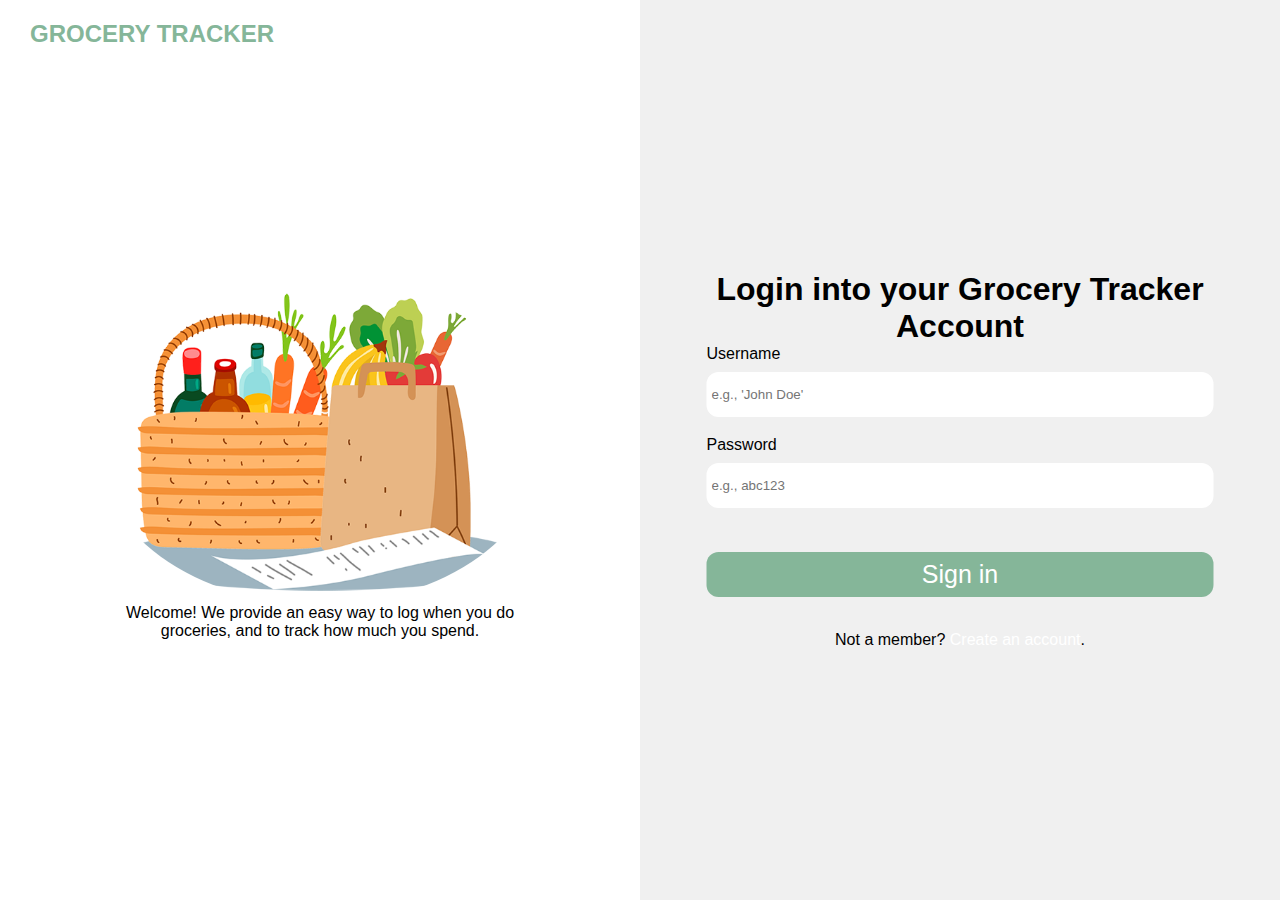
==== index.html @ e07bfb82 "created depository for project as a main savepoint" ====
<html>
    <head>
        <title>Grocery Tracker</title>

				<!-- Required meta tags -->
				<meta charset="utf-8">
				<meta name="viewport" content="width=device-width, initial-scale=1, minimum-scale=1" />

        <!-- local CSS installs --> 
        <link rel="stylesheet" href="includes/css/style.css" type="text/css">
        
    </head>


	<body>

    <div class="wrapper"> 

        <!-- LEFT HAND SIDE --> 

        
        <div class="split left">
            
        <!-- navbar --> 

        <div class="navbar"> 
            <h2 class="header1">GROCERY TRACKER</h1>
        </div> 

            <div class="centered">
                <img src="includes/img/grocery-bags-official.png" alt="">
                
                <p>Welcome! We provide an easy way to log when you do groceries, and to track how much you spend. </p>
            </div> 
        </div> 

        <!-- RIGHT HAND SIDE --> 

        <div class="split right">

            
            <div class="centered">
                <h1>Login into your Grocery Tracker Account</h1>
                <form method="post">

                    <div class="form">
                    <!-- username --> 
                    <label for="uname">Username</label> 
                    <input type="text" placeholder="e.g., 'John Doe'" name="uname" required >

                    <!-- password --> 
                    <label for="psw">Password</label>
                    <input type="password" placeholder="e.g., abc123" required > 

                    <!-- button --> 
                    <button type="submit" class="login-button">Sign in</button> 

                    <!-- create an account --> 
                    <div class="create-account">
                        <p>Not a member? <a href="#">Create an account</a>. </p>
                                            
                    </div> <!-- form --> 


                    </div>
                </form>
             </div>
        </div>

    </div> <!-- wrapper --> 
    </body>

    <!-- Local JS installs --> 
    <script type="text/javascript" src="includes/js/script.js"></script>

    <!-- 
    <script src="bootstrap/js/bootstrap.min.js"></script> 

    Bootstrap JS CDN 
    <script src="https://cdn.jsdelivr.net/npm/bootstrap@5.1.3/dist/js/bootstrap.bundle.min.js" integrity="sha384-ka7Sk0Gln4gmtz2MlQnikT1wXgYsOg+OMhuP+IlRH9sENBO0LRn5q+8nbTov4+1p" crossorigin="anonymous"></script>
    --> 
</html>
---- includes/css/style.css ----
/* $desktop:1200px; // xl
$laptop:1024px; // lg
$medium-laptop:992px; // 
$tablet:768px; // md
$phone: 480px; // sm */
/* COLORS */
/* -------------foundational CSS ---------------- */
html {
  -webkit-box-sizing: border-box;
          box-sizing: border-box;
}

* body {
  font-family: -apple-system, BlinkMacSystemFont, 'Segoe UI', Roboto, Oxygen, Ubuntu, Cantarell, 'Open Sans', 'Helvetica Neue', sans-serif;
}

.wrapper {
  width: 100%;
}

/* NAVBAR */
h2.header1 {
  color: #85B699;
  font-weight: bold;
  padding-left: 30px;
}

/* DIV WRAPPER */
/* splitting the screen in half */
.split {
  height: 100%;
  width: 50%;
  position: fixed;
  z-index: 1;
  top: 0;
  overflow-x: hidden;
  padding-top: 20px;
}

@media (max-width: 992px) {
  .split {
    width: 100%;
  }
}

/* controlling the left side */
.left {
  left: 0;
  background-color: white;
}

@media (max-width: 992px) {
  .left {
    display: none;
  }
}

/* controlling the right side */
.right {
  right: 0;
  background-color: #F0F0F0;
}

/* wanting the content centered vertically */
.centered {
  position: absolute;
  top: 50%;
  left: 50%;
  -webkit-transform: translate(-50%, -50%);
          transform: translate(-50%, -50%);
  text-align: center;
}

/* styling the image in the center */
.centered img {
  width: 450px;
  border-radius: 50%;
}

/* ----------------styling inputs ---------------------*/
form {
  display: block;
}

input {
  border-radius: 12px;
  border-style: none;
  margin-bottom: 19px;
  padding: 15px 325px 15px 5px;
}

@media (max-width: 992px) {
  input {
    padding-left: 10px;
    padding-right: 400px;
    padding-top: 8px;
    padding-bottom: 8px;
    border-radius: 12px;
    border-style: none;
    margin-bottom: 19px;
    display: inline-block;
  }
}

@media (max-width: 576px) {
  input {
    padding-top: 15px;
    padding-bottom: 15px;
    padding-right: 200px;
  }
}

label {
  float: left;
  position: relative;
  margin-bottom: 9px;
  display: block;
}

@media (max-width: 992px) {
  label {
    position: relative;
    float: left;
  }
}

@media (max-width: 375px) {
  label {
    position: relative;
  }
}

button.login-button {
  background: #85B699;
  color: white;
  padding-top: 8px;
  padding-bottom: 8px;
  width: 100%;
  border-radius: 12px;
  border-style: none;
  margin-top: 25px;
  text-align: center;
  font-size: 25px;
}

div.create-account {
  margin-top: 34px;
}

/*------------------- DASHBOARD ---------------------*/
* {
  margin: 0;
  padding: 0;
}

body {
  font-family: -apple-system, BlinkMacSystemFont, 'Segoe UI', Roboto, Oxygen, Ubuntu, Cantarell, 'Open Sans', 'Helvetica Neue', sans-serif;
}

.container {
  display: -ms-grid;
  display: grid;
  height: 80vh;
  gap: 55px;
  -ms-grid-columns: (1fr)[3];
      grid-template-columns: repeat(3, 1fr);
  -ms-grid-columns: autofill;
      grid-template-columns: autofill;
  -ms-grid-rows: 0.25fr 0.25fr 0.25fr 0.25fr;
      grid-template-rows: 0.25fr 0.25fr 0.25fr 0.25fr;
      grid-template-areas: "monthly-budget expenses tips" "monthly-budget calendar calendar" "stats calendar calendar" "stats calendar calendar";
  margin: 34;
}

/* HEADER */
ul {
  list-style-type: none;
  margin: 0;
  padding: 0;
}

.links li {
  display: inline-block;
  padding: 0 5px 0 50px;
  font-size: 18px;
}

i {
  padding: 0 20px 0 0;
}

a {
  color: white;
  text-decoration: none;
  border: none;
}

header {
  background: #85B699;
  display: -webkit-box;
  display: -ms-flexbox;
  display: flex;
  -webkit-box-pack: baseline;
      -ms-flex-pack: baseline;
          justify-content: baseline;
  -webkit-box-align: center;
      -ms-flex-align: center;
          align-items: center;
  height: 66px;
  margin-bottom: 55px;
  color: white;
  font-size: 24px;
  padding: 0 30px 0 30px;
}

/* CONTENTS */
/* MONTHLY BUDGET */
#monthly-budget {
  border: solid 1px #BABABA;
  -ms-grid-row: 1;
  -ms-grid-row-span: 2;
  -ms-grid-column: 1;
  grid-area: monthly-budget;
  -webkit-box-sizing: border-box;
          box-sizing: border-box;
  border-radius: 11px;
  display: -webkit-box;
  display: -ms-flexbox;
  display: flex;
}

/* EXPENSES */
#expenses {
  border: solid 1px #BABABA;
  -ms-grid-row: 1;
  -ms-grid-column: 2;
  grid-area: expenses;
  -webkit-box-sizing: border-box;
          box-sizing: border-box;
  border-radius: 11px;
}

#tips {
  border: solid 1px #BABABA;
  -ms-grid-row: 1;
  -ms-grid-column: 3;
  grid-area: tips;
  -webkit-box-sizing: border-box;
          box-sizing: border-box;
  border-radius: 11px;
}

/* STATS */
span.dollar {
  padding-left: 10px;
}

#stats {
  -ms-grid-row: 3;
  -ms-grid-row-span: 2;
  -ms-grid-column: 1;
  grid-area: stats;
  margin: 0;
  display: -ms-grid;
  display: grid;
  grid-row: 1fr 1fr 1fr;
  gap: 15px;
  height: 100%;
      grid-template-areas: "stat1" "stat2" "stat3";
}

.stat1 {
  -ms-grid-row: 1;
  -ms-grid-column: 1;
  grid-area: stat1;
  background-color: #FF7424;
  color: white;
  border-radius: 11px;
  display: -webkit-box;
  display: -ms-flexbox;
  display: flex;
  -webkit-box-pack: justify;
      -ms-flex-pack: justify;
          justify-content: space-between;
  -webkit-box-align: center;
      -ms-flex-align: center;
          align-items: center;
  padding: 10px;
  font-size: 24px;
}

.stat2 {
  -ms-grid-row: 2;
  -ms-grid-column: 1;
  grid-area: stat2;
  background-color: #85B699;
  color: white;
  border-radius: 11px;
  display: -webkit-box;
  display: -ms-flexbox;
  display: flex;
  -webkit-box-pack: justify;
      -ms-flex-pack: justify;
          justify-content: space-between;
  -webkit-box-align: center;
      -ms-flex-align: center;
          align-items: center;
  padding: 10px;
  font-size: 24px;
}

.stat3 {
  -ms-grid-row: 3;
  -ms-grid-column: 1;
  grid-area: stat3;
  background-color: #FAC41C;
  color: white;
  border-radius: 11px;
  display: -webkit-box;
  display: -ms-flexbox;
  display: flex;
  -webkit-box-pack: justify;
      -ms-flex-pack: justify;
          justify-content: space-between;
  -webkit-box-align: center;
      -ms-flex-align: center;
          align-items: center;
  padding: 10px;
  font-size: 24px;
}

p.output-right {
  font-size: 36px;
}

#calendar {
  border: solid 1px #BABABA;
  -ms-grid-row: 2;
  -ms-grid-row-span: 3;
  -ms-grid-column: 2;
  -ms-grid-column-span: 2;
  grid-area: calendar;
  -webkit-box-sizing: border-box;
          box-sizing: border-box;
  border-radius: 11px;
}

/* headings above boxes */
p.headings {
  position: absolute;
  margin-top: -40px;
  font-size: 24px;
  font-weight: bold;
}
/*# sourceMappingURL=style.css.map */
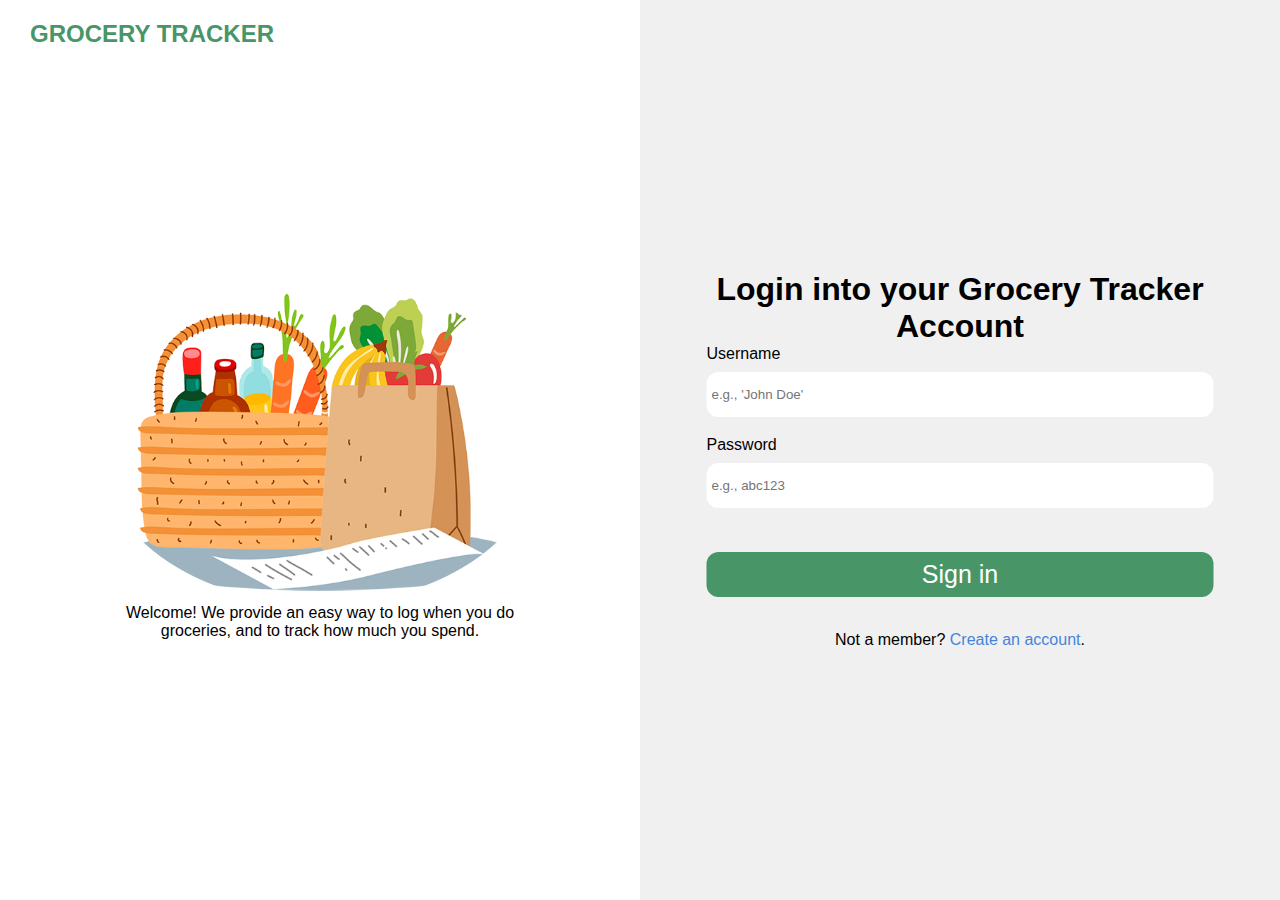
==== commit 36a3858e: "Added index.html (login page)" ====
--- a/index.html
+++ b/index.html
@@ -1,82 +1,82 @@
-<html>
-    <head>
-        <title>Grocery Tracker</title>
-
-				<!-- Required meta tags -->
-				<meta charset="utf-8">
-				<meta name="viewport" content="width=device-width, initial-scale=1, minimum-scale=1" />
-
-        <!-- local CSS installs --> 
-        <link rel="stylesheet" href="includes/css/style.css" type="text/css">
-        
-    </head>
-
-
-	<body>
-
-    <div class="wrapper"> 
-
-        <!-- LEFT HAND SIDE --> 
-
-        
-        <div class="split left">
-            
-        <!-- navbar --> 
-
-        <div class="navbar"> 
-            <h2 class="header1">GROCERY TRACKER</h1>
-        </div> 
-
-            <div class="centered">
-                <img src="includes/img/grocery-bags-official.png" alt="">
-                
-                <p>Welcome! We provide an easy way to log when you do groceries, and to track how much you spend. </p>
-            </div> 
-        </div> 
-
-        <!-- RIGHT HAND SIDE --> 
-
-        <div class="split right">
-
-            
-            <div class="centered">
-                <h1>Login into your Grocery Tracker Account</h1>
-                <form method="post">
-
-                    <div class="form">
-                    <!-- username --> 
-                    <label for="uname">Username</label> 
-                    <input type="text" placeholder="e.g., 'John Doe'" name="uname" required >
-
-                    <!-- password --> 
-                    <label for="psw">Password</label>
-                    <input type="password" placeholder="e.g., abc123" required > 
-
-                    <!-- button --> 
-                    <button type="submit" class="login-button">Sign in</button> 
-
-                    <!-- create an account --> 
-                    <div class="create-account">
-                        <p>Not a member? <a href="#">Create an account</a>. </p>
-                                            
-                    </div> <!-- form --> 
-
-
-                    </div>
-                </form>
-             </div>
-        </div>
-
-    </div> <!-- wrapper --> 
-    </body>
-
-    <!-- Local JS installs --> 
-    <script type="text/javascript" src="includes/js/script.js"></script>
-
-    <!-- 
-    <script src="bootstrap/js/bootstrap.min.js"></script> 
-
-    Bootstrap JS CDN 
-    <script src="https://cdn.jsdelivr.net/npm/bootstrap@5.1.3/dist/js/bootstrap.bundle.min.js" integrity="sha384-ka7Sk0Gln4gmtz2MlQnikT1wXgYsOg+OMhuP+IlRH9sENBO0LRn5q+8nbTov4+1p" crossorigin="anonymous"></script>
-    --> 
+<html>
+    <head>
+        <title>Grocery Tracker</title>
+
+				<!-- Required meta tags -->
+				<meta charset="utf-8">
+				<meta name="viewport" content="width=device-width, initial-scale=1, minimum-scale=1" />
+
+        <!-- local CSS installs --> 
+        <link rel="stylesheet" href="includes/css/style.css" type="text/css">
+        
+    </head>
+
+
+	<body>
+
+    <div class="wrapper"> 
+
+        <!-- LEFT HAND SIDE --> 
+
+        
+        <div class="split left">
+            
+        <!-- navbar --> 
+
+        <div class="navbar"> 
+            <h2 class="header1">GROCERY TRACKER</h1>
+        </div> 
+
+            <div class="centered">
+                <img src="includes/img/grocery-bags-official.png" alt="">
+                
+                <p>Welcome! We provide an easy way to log when you do groceries, and to track how much you spend. </p>
+            </div> 
+        </div> 
+
+        <!-- RIGHT HAND SIDE --> 
+
+        <div class="split right">
+
+            
+            <div class="centered">
+                <h1>Login into your Grocery Tracker Account</h1>
+                <form method="post">
+
+                    <div class="form">
+                    <!-- username --> 
+                    <label for="uname">Username</label> 
+                    <input type="text" placeholder="e.g., 'John Doe'" name="uname" required >
+
+                    <!-- password --> 
+                    <label for="psw">Password</label>
+                    <input type="password" placeholder="e.g., abc123" required > 
+
+                    <!-- button --> 
+                    <button type="submit" class="login-button">Sign in</button> 
+
+                    <!-- create an account --> 
+                    <div class="create-account">
+                        <p>Not a member? <a href="#">Create an account</a>. </p>
+                                            
+                    </div> <!-- form --> 
+
+
+                    </div>
+                </form>
+             </div>
+        </div>
+
+    </div> <!-- wrapper --> 
+    </body>
+
+    <!-- Local JS installs --> 
+    <script type="text/javascript" src="includes/js/script.js"></script>
+
+    <!-- 
+    <script src="bootstrap/js/bootstrap.min.js"></script> 
+
+    Bootstrap JS CDN 
+    <script src="https://cdn.jsdelivr.net/npm/bootstrap@5.1.3/dist/js/bootstrap.bundle.min.js" integrity="sha384-ka7Sk0Gln4gmtz2MlQnikT1wXgYsOg+OMhuP+IlRH9sENBO0LRn5q+8nbTov4+1p" crossorigin="anonymous"></script>
+    --> 
 </html>--- a/includes/css/style.css
+++ b/includes/css/style.css
@@ -8,10 +8,12 @@
 html {
   -webkit-box-sizing: border-box;
           box-sizing: border-box;
+  margin: 0;
 }
 
 * body {
   font-family: -apple-system, BlinkMacSystemFont, 'Segoe UI', Roboto, Oxygen, Ubuntu, Cantarell, 'Open Sans', 'Helvetica Neue', sans-serif;
+  margin: 0;
 }
 
 .wrapper {
@@ -20,7 +22,7 @@
 
 /* NAVBAR */
 h2.header1 {
-  color: #85B699;
+  color: #489668;
   font-weight: bold;
   padding-left: 30px;
 }
@@ -131,7 +133,7 @@
 }
 
 button.login-button {
-  background: #85B699;
+  background: #489668;
   color: white;
   padding-top: 8px;
   padding-bottom: 8px;
@@ -157,25 +159,52 @@
   font-family: -apple-system, BlinkMacSystemFont, 'Segoe UI', Roboto, Oxygen, Ubuntu, Cantarell, 'Open Sans', 'Helvetica Neue', sans-serif;
 }
 
-.container {
-  display: -ms-grid;
-  display: grid;
-  height: 80vh;
+/* HEADER */
+.header h1 {
+  font-size: 24px;
+  color: #489668;
+}
+
+.header h1.page {
+  color: black;
+}
+
+.header {
+  -ms-grid-row: 1;
+  -ms-grid-column: 1;
+  -ms-grid-column-span: 3;
+  grid-area: header;
+  display: -webkit-box;
+  display: -ms-flexbox;
+  display: flex;
+  -webkit-box-pack: justify;
+      -ms-flex-pack: justify;
+          justify-content: space-between;
+  padding: 20px 0 20px 0;
+}
+
+/* DASHBOARD CONTAINER */
+.dashboard-container {
+  position: fixed;
+  display: -ms-grid;
+  display: grid;
+  height: 96vh;
   gap: 55px;
   -ms-grid-columns: (1fr)[3];
       grid-template-columns: repeat(3, 1fr);
-  -ms-grid-columns: autofill;
-      grid-template-columns: autofill;
-  -ms-grid-rows: 0.25fr 0.25fr 0.25fr 0.25fr;
-      grid-template-rows: 0.25fr 0.25fr 0.25fr 0.25fr;
-      grid-template-areas: "monthly-budget expenses tips"- "monthly-budget calendar calendar"- "stats calendar calendar"- "stats calendar calendar";
-  margin: 34;
-}
-
-/* HEADER */
+  -ms-grid-rows: autofill;
+      grid-template-rows: autofill;
+  -ms-grid-rows: 70px 0.25fr 0.25fr 0.25fr 0.25fr;
+      grid-template-rows: 70px 0.25fr 0.25fr 0.25fr 0.25fr;
+      grid-template-areas: "header header header"+ "calendar monthly-budget tips"+ "calendar lists lists"+ "stats lists lists"+ "stats lists lists";
+  margin: 0px 40px 0px 105px;
+}
+
+/* SIDEBAR */
 ul {
   list-style-type: none;
   margin: 0;
@@ -183,13 +212,12 @@
 }
 
 .links li {
-  display: inline-block;
-  padding: 0 5px 0 50px;
+  padding: 20px 0;
   font-size: 18px;
 }
 
 i {
-  padding: 0 20px 0 0;
+  padding: 10px 0;
 }
 
 a {
@@ -198,54 +226,308 @@
   border: none;
 }
 
-header {
-  background: #85B699;
-  display: -webkit-box;
-  display: -ms-flexbox;
-  display: flex;
-  -webkit-box-pack: baseline;
-      -ms-flex-pack: baseline;
-          justify-content: baseline;
+.create-account a {
+  color: #4485da;
+}
+
+.sidebar {
+  background: #489668;
+  height: 100%;
+  width: 70px;
+  display: -webkit-box;
+  display: -ms-flexbox;
+  display: flex;
+  -webkit-box-pack: center;
+      -ms-flex-pack: center;
+          justify-content: center;
+  -webkit-box-align: start;
+      -ms-flex-align: start;
+          align-items: flex-start;
+  color: white;
+  font-size: 24px;
+  position: fixed;
+  margin: 0;
+}
+
+/*------------ CONTENTS ----------------*/
+/* ---- CALENDAR -----*/
+.calendar {
+  -ms-grid-row: 2;
+  -ms-grid-row-span: 2;
+  -ms-grid-column: 1;
+  grid-area: calendar;
+  display: -ms-grid;
+  display: grid;
+  height: -webkit-fit-content;
+  height: -moz-fit-content;
+  height: fit-content;
+  width: -webkit-fit-content;
+  width: -moz-fit-content;
+  width: fit-content;
+  border-radius: 30px;
+  position: relative;
+  -webkit-transform: scale(1);
+          transform: scale(1);
+  padding: 10px;
+}
+
+.calendar-header {
+  display: -webkit-box;
+  display: -ms-flexbox;
+  display: flex;
+  -webkit-box-pack: justify;
+      -ms-flex-pack: justify;
+          justify-content: space-between;
+  font-size: 24px;
+  font-weight: 600;
+}
+
+.calendar-week-day {
+  height: 50px;
+  display: -ms-grid;
+  display: grid;
+  -ms-grid-columns: (1fr)[7];
+      grid-template-columns: repeat(7, 1fr);
+  font-weight: 600;
+}
+
+.calendar-week-day div {
+  display: -ms-grid;
+  display: grid;
+  place-items: center;
+  color: var(--bg-second);
+}
+
+.calendar-days {
+  display: -ms-grid;
+  display: grid;
+  -ms-grid-columns: (1fr)[7];
+      grid-template-columns: repeat(7, 1fr);
+  color: var(--color-txt);
+}
+
+.calendar-days div {
+  width: 50px;
+  height: 40px;
+  display: -webkit-box;
+  display: -ms-flexbox;
+  display: flex;
   -webkit-box-align: center;
       -ms-flex-align: center;
           align-items: center;
-  height: 66px;
-  margin-bottom: 55px;
-  color: white;
-  font-size: 24px;
-  padding: 0 30px 0 30px;
-}
-
-/* CONTENTS */
-/* MONTHLY BUDGET */
-#monthly-budget {
-  border: solid 1px #BABABA;
-  -ms-grid-row: 1;
-  -ms-grid-row-span: 2;
-  -ms-grid-column: 1;
-  grid-area: monthly-budget;
-  -webkit-box-sizing: border-box;
-          box-sizing: border-box;
-  border-radius: 11px;
-  display: -webkit-box;
-  display: -ms-flexbox;
-  display: flex;
-}
-
-/* EXPENSES */
-#expenses {
-  border: solid 1px #BABABA;
-  -ms-grid-row: 1;
-  -ms-grid-column: 2;
-  grid-area: expenses;
-  -webkit-box-sizing: border-box;
-          box-sizing: border-box;
-  border-radius: 11px;
-}
-
-#tips {
-  border: solid 1px #BABABA;
-  -ms-grid-row: 1;
+  -webkit-box-pack: center;
+      -ms-flex-pack: center;
+          justify-content: center;
+  position: relative;
+  cursor: pointer;
+  -webkit-animation: to-top 1s forwards;
+          animation: to-top 1s forwards;
+  border-radius: 50%;
+}
+
+.calendar-days div span {
+  position: absolute;
+}
+
+.calendar-days div:hover span {
+  -webkit-transition: width 0.2s ease-in-out, height 0.2s ease-in-out;
+  transition: width 0.2s ease-in-out, height 0.2s ease-in-out;
+}
+
+.calendar-days div span:nth-child(1),
+.calendar-days div span:nth-child(3) {
+  width: 2px;
+  height: 0;
+  background-color: var(--color-txt);
+}
+
+.calendar-days div:hover span:nth-child(1),
+.calendar-days div:hover span:nth-child(3) {
+  height: 100%;
+}
+
+.calendar-days div span:nth-child(1) {
+  bottom: 0;
+  left: 0;
+}
+
+.calendar-days div span:nth-child(3) {
+  top: 0;
+  right: 0;
+}
+
+.calendar-days div span:nth-child(2),
+.calendar-days div span:nth-child(4) {
+  width: 0;
+  height: 2px;
+  background-color: var(--color-txt);
+}
+
+.calendar-days div:hover span:nth-child(2),
+.calendar-days div:hover span:nth-child(4) {
+  width: 100%;
+}
+
+.calendar-days div span:nth-child(2) {
+  top: 0;
+  left: 0;
+}
+
+.calendar-days div span:nth-child(4) {
+  bottom: 0;
+  right: 0;
+}
+
+.calendar-days div:hover span:nth-child(2) {
+  -webkit-transition-delay: 0.2s;
+          transition-delay: 0.2s;
+}
+
+.calendar-days div:hover span:nth-child(3) {
+  -webkit-transition-delay: 0.4s;
+          transition-delay: 0.4s;
+}
+
+.calendar-days div:hover span:nth-child(4) {
+  -webkit-transition-delay: 0.6s;
+          transition-delay: 0.6s;
+}
+
+.calendar-days div.curr-date,
+.calendar-days div.curr-date:hover {
+  background-color: var(--blue);
+  color: var(--white);
+  border-radius: 50%;
+}
+
+.calendar-days div.curr-date span {
+  display: none;
+}
+
+.month-picker {
+  padding: 5px 10px;
+  border-radius: 10px;
+  cursor: pointer;
+  background-color: white;
+}
+
+.month-picker:hover {
+  background-color: white;
+}
+
+.year-picker {
+  display: -webkit-box;
+  display: -ms-flexbox;
+  display: flex;
+  -webkit-box-align: center;
+      -ms-flex-align: center;
+          align-items: center;
+}
+
+.year-change {
+  height: 40px;
+  width: 40px;
+  border-radius: 50%;
+  display: -ms-grid;
+  display: grid;
+  place-items: center;
+  margin: 0 10px;
+  cursor: pointer;
+}
+
+.year-change:hover {
+  background-color: var(--color-hover);
+}
+
+.calendar-footer {
+  padding: 10px;
+  display: -webkit-box;
+  display: -ms-flexbox;
+  display: flex;
+  -webkit-box-pack: end;
+      -ms-flex-pack: end;
+          justify-content: flex-end;
+  -webkit-box-align: center;
+      -ms-flex-align: center;
+          align-items: center;
+}
+
+.month-list {
+  position: absolute;
+  width: 100%;
+  height: 100%;
+  top: 0;
+  left: 0;
+  background-color: var(--bg-main);
+  padding: 20px;
+  -ms-grid-columns: (auto)[3];
+      grid-template-columns: repeat(3, auto);
+  gap: 5px;
+  display: -ms-grid;
+  display: grid;
+  -webkit-transform: scale(1.5);
+          transform: scale(1.5);
+  visibility: hidden;
+  pointer-events: none;
+}
+
+.month-list.show {
+  -webkit-transform: scale(1);
+          transform: scale(1);
+  visibility: visible;
+  pointer-events: visible;
+  -webkit-transition: all 0.1s ease-in-out;
+  transition: all 0.1s ease-in-out;
+}
+
+.month-list > div {
+  display: -ms-grid;
+  display: grid;
+  place-items: center;
+}
+
+.month-list > div > div {
+  width: 100%;
+  padding: 5px 20px;
+  border-radius: 10px;
+  text-align: center;
+  cursor: pointer;
+  color: var(--color-txt);
+}
+
+.month-list > div > div:hover {
+  background-color: var(--color-hover);
+}
+
+@-webkit-keyframes to-top {
+  0% {
+    -webkit-transform: translateY(100%);
+            transform: translateY(100%);
+    opacity: 0;
+  }
+  100% {
+    -webkit-transform: translateY(0);
+            transform: translateY(0);
+    opacity: 1;
+  }
+}
+
+@keyframes to-top {
+  0% {
+    -webkit-transform: translateY(100%);
+            transform: translateY(100%);
+    opacity: 0;
+  }
+  100% {
+    -webkit-transform: translateY(0);
+            transform: translateY(0);
+    opacity: 1;
+  }
+}
+
+/* WELCOME */
+#welcome {
+  -ms-grid-row: 2;
   -ms-grid-column: 3;
   grid-area: tips;
   -webkit-box-sizing: border-box;
@@ -253,16 +535,78 @@
   border-radius: 11px;
 }
 
+#welcome .welcome-container {
+  display: -webkit-box;
+  display: -ms-flexbox;
+  display: flex;
+  -ms-flex-pack: distribute;
+      justify-content: space-around;
+  -webkit-box-align: center;
+      -ms-flex-align: center;
+          align-items: center;
+  font-size: 24px;
+}
+
+#welcome img {
+  -o-object-fit: cover;
+     object-fit: cover;
+  height: 130px;
+  border-radius: 50%;
+  padding: 15px;
+}
+
+#welcome .quote {
+  font-size: 18px;
+  color: grey;
+}
+
+/* MONTHLY BUDGET */
+#monthly-budget {
+  border: solid 1px #186B3A;
+  -ms-grid-row: 2;
+  -ms-grid-column: 2;
+  grid-area: monthly-budget;
+  -webkit-box-sizing: border-box;
+          box-sizing: border-box;
+  border-radius: 11px;
+}
+
+#monthly-budget div {
+  font-size: 24px;
+  display: inline;
+  display: inline-block;
+  padding: 10px;
+}
+
+#monthly-budget .monthly-budget-container {
+  font-size: 12px;
+  margin: 10px;
+  color: grey;
+}
+
+#monthly-budget .monthly-budget-container #spent, span.dollar {
+  font-size: 48px;
+  color: #186B3A;
+}
+
+#monthly-budget .monthly-budget-container .total {
+  top: -3px;
+}
+
 /* STATS */
-span.dollar {
+.info span.dollar {
   padding-left: 10px;
+  color: white;
 }
 
 #stats {
-  -ms-grid-row: 3;
+  -ms-grid-row: 4;
   -ms-grid-row-span: 2;
   -ms-grid-column: 1;
   grid-area: stats;
+}
+
+.stat-container {
   margin: 0;
   display: -ms-grid;
   display: grid;
@@ -278,7 +622,7 @@
   -ms-grid-row: 1;
   -ms-grid-column: 1;
   grid-area: stat1;
-  background-color: #FF7424;
+  background-color: #65D292;
   color: white;
   border-radius: 11px;
   display: -webkit-box;
@@ -298,7 +642,7 @@
   -ms-grid-row: 2;
   -ms-grid-column: 1;
   grid-area: stat2;
-  background-color: #85B699;
+  background-color: #489668;
   color: white;
   border-radius: 11px;
   display: -webkit-box;
@@ -318,7 +662,7 @@
   -ms-grid-row: 3;
   -ms-grid-column: 1;
   grid-area: stat3;
-  background-color: #FAC41C;
+  background-color: #186B3A;
   color: white;
   border-radius: 11px;
   display: -webkit-box;
@@ -338,18 +682,6 @@
   font-size: 36px;
 }
 
-#calendar {
-  border: solid 1px #BABABA;
-  -ms-grid-row: 2;
-  -ms-grid-row-span: 3;
-  -ms-grid-column: 2;
-  -ms-grid-column-span: 2;
-  grid-area: calendar;
-  -webkit-box-sizing: border-box;
-          box-sizing: border-box;
-  border-radius: 11px;
-}
-
 /* headings above boxes */
 p.headings {
   position: absolute;
@@ -357,4 +689,46 @@
   font-size: 24px;
   font-weight: bold;
 }
+
+/* EXPENSES */
+#lists {
+  -ms-grid-row: 3;
+  -ms-grid-row-span: 3;
+  -ms-grid-column: 2;
+  -ms-grid-column-span: 2;
+  grid-area: lists;
+  -webkit-box-sizing: border-box;
+          box-sizing: border-box;
+}
+
+#lists table tr {
+  display: -webkit-box;
+  display: -ms-flexbox;
+  display: flex;
+  -webkit-box-pack: justify;
+      -ms-flex-pack: justify;
+          justify-content: space-between;
+  margin-top: 10px;
+  border-bottom: solid 1px #d8d8d8;
+}
+
+#lists table {
+  width: 100%;
+  border-collapse: collapse;
+  margin: 5px;
+}
+
+#lists table th,
+#lists table td {
+  padding: 0 0 15px 5px;
+}
+
+.dollar-expenses {
+  padding-left: 3px;
+  font-weight: bold;
+}
+
+#lists table td.date {
+  color: #489668;
+}
 /*# sourceMappingURL=style.css.map */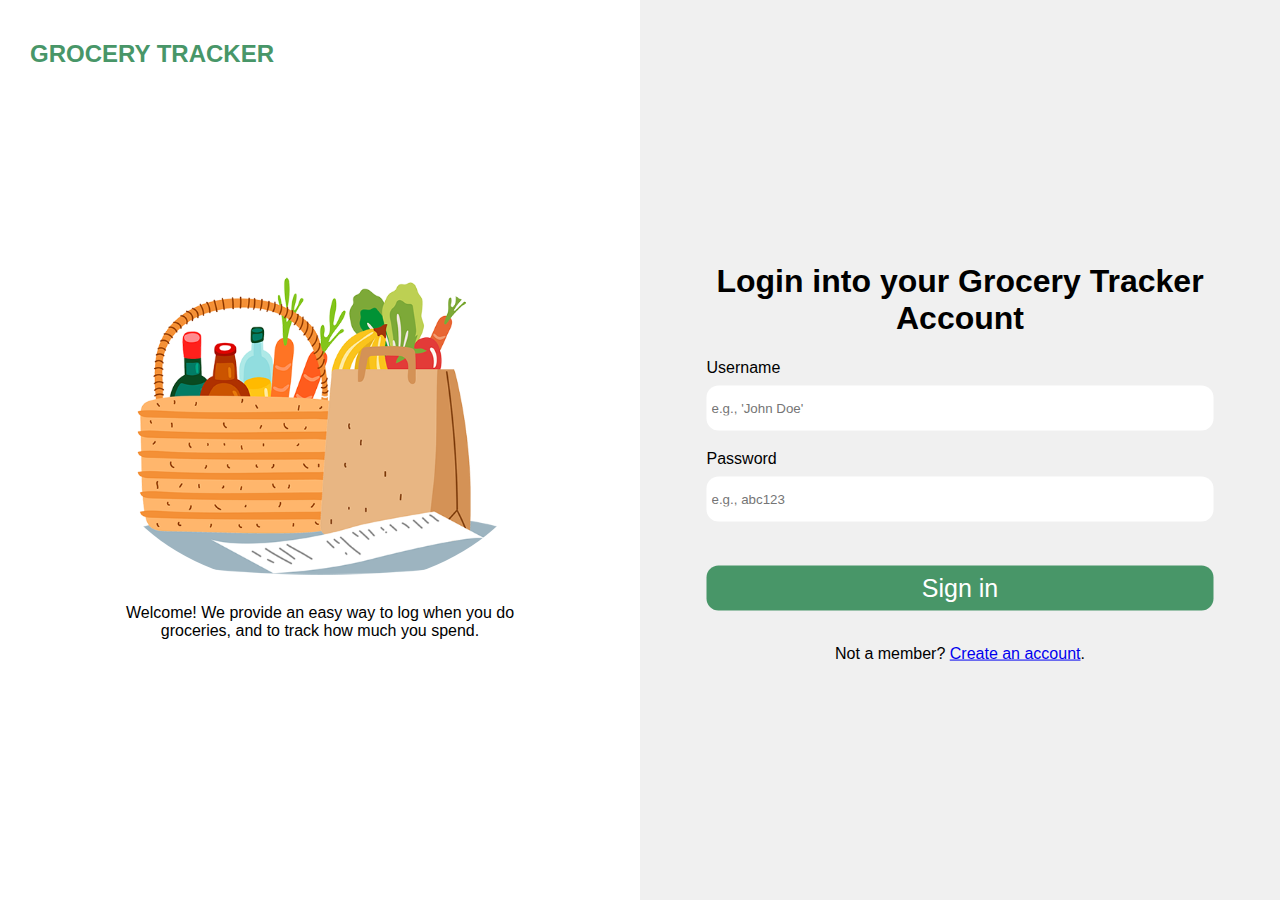
==== commit b4be8138: "added login.css, login.css.map, and login.scss to separate styles from dashboard" ====
--- a/index.html
+++ b/index.html
@@ -1,82 +1,83 @@
-<html>
-    <head>
-        <title>Grocery Tracker</title>
-
-				<!-- Required meta tags -->
-				<meta charset="utf-8">
-				<meta name="viewport" content="width=device-width, initial-scale=1, minimum-scale=1" />
-
-        <!-- local CSS installs --> 
-        <link rel="stylesheet" href="includes/css/style.css" type="text/css">
-        
-    </head>
-
-
-	<body>
-
-    <div class="wrapper"> 
-
-        <!-- LEFT HAND SIDE --> 
-
-        
-        <div class="split left">
-            
-        <!-- navbar --> 
-
-        <div class="navbar"> 
-            <h2 class="header1">GROCERY TRACKER</h1>
-        </div> 
-
-            <div class="centered">
-                <img src="includes/img/grocery-bags-official.png" alt="">
-                
-                <p>Welcome! We provide an easy way to log when you do groceries, and to track how much you spend. </p>
-            </div> 
-        </div> 
-
-        <!-- RIGHT HAND SIDE --> 
-
-        <div class="split right">
-
-            
-            <div class="centered">
-                <h1>Login into your Grocery Tracker Account</h1>
-                <form method="post">
-
-                    <div class="form">
-                    <!-- username --> 
-                    <label for="uname">Username</label> 
-                    <input type="text" placeholder="e.g., 'John Doe'" name="uname" required >
-
-                    <!-- password --> 
-                    <label for="psw">Password</label>
-                    <input type="password" placeholder="e.g., abc123" required > 
-
-                    <!-- button --> 
-                    <button type="submit" class="login-button">Sign in</button> 
-
-                    <!-- create an account --> 
-                    <div class="create-account">
-                        <p>Not a member? <a href="#">Create an account</a>. </p>
-                                            
-                    </div> <!-- form --> 
-
-
-                    </div>
-                </form>
-             </div>
-        </div>
-
-    </div> <!-- wrapper --> 
-    </body>
-
-    <!-- Local JS installs --> 
-    <script type="text/javascript" src="includes/js/script.js"></script>
-
-    <!-- 
-    <script src="bootstrap/js/bootstrap.min.js"></script> 
-
-    Bootstrap JS CDN 
-    <script src="https://cdn.jsdelivr.net/npm/bootstrap@5.1.3/dist/js/bootstrap.bundle.min.js" integrity="sha384-ka7Sk0Gln4gmtz2MlQnikT1wXgYsOg+OMhuP+IlRH9sENBO0LRn5q+8nbTov4+1p" crossorigin="anonymous"></script>
-    --> 
+<html>
+    <head>
+        <title>Grocery Tracker</title>
+
+				<!-- Required meta tags -->
+				<meta charset="utf-8">
+				<meta name="viewport" content="width=device-width, initial-scale=1, minimum-scale=1" />
+
+        <!-- local CSS installs --> 
+        <!-- <link rel="stylesheet" href="includes/css/style.css" type="text/css"> -->
+        <link rel="stylesheet" href="includes/css/login.css" type="text/css">
+        
+    </head>
+
+
+	<body>
+
+    <div class="wrapper"> 
+
+        <!-- LEFT HAND SIDE --> 
+
+        
+        <div class="split left">
+            
+        <!-- navbar --> 
+
+        <div class="navbar"> 
+            <h2 class="header1">GROCERY TRACKER</h1>
+        </div> 
+
+            <div class="centered">
+                <img src="includes/img/grocery-bags-official.png" alt="">
+                
+                <p>Welcome! We provide an easy way to log when you do groceries, and to track how much you spend. </p>
+            </div> 
+        </div> 
+
+        <!-- RIGHT HAND SIDE --> 
+
+        <div class="split right">
+
+            
+            <div class="centered">
+                <h1>Login into your Grocery Tracker Account</h1>
+                <form method="post">
+
+                    <div class="form">
+                    <!-- username --> 
+                    <label for="uname">Username</label> 
+                    <input type="text" placeholder="e.g., 'John Doe'" name="uname" required >
+
+                    <!-- password --> 
+                    <label for="psw">Password</label>
+                    <input type="password" placeholder="e.g., abc123" required > 
+
+                    <!-- button --> 
+                    <button type="submit" class="login-button">Sign in</button> 
+
+                    <!-- create an account --> 
+                    <div class="create-account">
+                        <p>Not a member? <a href="#">Create an account</a>. </p>
+                                            
+                    </div> <!-- form --> 
+
+
+                    </div>
+                </form>
+             </div>
+        </div>
+
+    </div> <!-- wrapper --> 
+    </body>
+
+    <!-- Local JS installs --> 
+    <script type="text/javascript" src="includes/js/script.js"></script>
+
+    <!-- 
+    <script src="bootstrap/js/bootstrap.min.js"></script> 
+
+    Bootstrap JS CDN 
+    <script src="https://cdn.jsdelivr.net/npm/bootstrap@5.1.3/dist/js/bootstrap.bundle.min.js" integrity="sha384-ka7Sk0Gln4gmtz2MlQnikT1wXgYsOg+OMhuP+IlRH9sENBO0LRn5q+8nbTov4+1p" crossorigin="anonymous"></script>
+    --> 
 </html>--- a/includes/css/style.css
+++ b/includes/css/style.css
@@ -153,6 +153,10 @@
 * {
   margin: 0;
   padding: 0;
+  height: -webkit-fit-content;
+  height: -moz-fit-content;
+  height: fit-content;
+  overflow: hidden;
 }
 
 body {
@@ -185,10 +189,9 @@
 
 /* DASHBOARD CONTAINER */
 .dashboard-container {
-  position: fixed;
   display: -ms-grid;
   display: grid;
-  height: 96vh;
+  min-height: 100%;
   gap: 55px;
   -ms-grid-columns: (1fr)[3];
       grid-template-columns: repeat(3, 1fr);
@@ -220,6 +223,10 @@
   padding: 10px 0;
 }
 
+i.fa-solid {
+  size: 15px;
+}
+
 a {
   color: white;
   text-decoration: none;
@@ -230,7 +237,7 @@
   color: #4485da;
 }
 
-.sidebar {
+.navbar {
   background: #489668;
   height: 100%;
   width: 70px;
@@ -249,8 +256,287 @@
   margin: 0;
 }
 
+button {
+  background-color: transparent;
+  border: none;
+}
+
+/* ------------------- RESPONSIVE DESIGN ------------------*/
+@media screen and (max-width: 992px) {
+  .dashboard-container {
+    display: -ms-grid;
+    display: grid;
+    height: 95vh;
+    gap: 55px;
+    -ms-grid-columns: (1fr)[2];
+        grid-template-columns: repeat(2, 1fr);
+    -ms-grid-rows: autofill;
+        grid-template-rows: autofill;
+    -ms-grid-rows: 70px 0.25fr 0.25fr 0.25fr 0.50fr;
+        grid-template-rows: 70px 0.25fr 0.25fr 0.25fr 0.50fr;
+        grid-template-areas: "header header"+ "monthly-budget stats"+ "tips stats"+ "calendar lists"+ "calendar lists";
+    margin: 0px 40px 0px 105px;
+  }
+  * {
+    margin: 0;
+    padding: 0;
+    overflow: visible;
+  }
+}
+
+@media screen and (max-width: 768px) {
+  .dashboard-container {
+    display: -ms-grid;
+    display: grid;
+    height: 100vh;
+    gap: 55px;
+    -ms-grid-columns: 1fr;
+        grid-template-columns: 1fr;
+    -ms-grid-rows: 70px 1fr 1fr 1fr 1fr 1fr;
+        grid-template-rows: 70px 1fr 1fr 1fr 1fr 1fr;
+        grid-template-areas: "header"+ "monthly-budget"+ "stats"+ "tips"+ "lists"+ "calendar";
+    margin: 0;
+    padding: 0 10px;
+  }
+  * {
+    overflow: visible;
+  }
+  * html body {
+    overflow: visible;
+    font-size: 16px;
+  }
+  .navbar {
+    position: static;
+    background-color: #489668;
+    height: 400px;
+    width: 100%;
+    display: -webkit-box;
+    display: -ms-flexbox;
+    display: flex;
+    -webkit-box-pack: center;
+        -ms-flex-pack: center;
+            justify-content: center;
+    -webkit-box-align: start;
+        -ms-flex-align: start;
+            align-items: flex-start;
+    color: white;
+    font-size: 16px;
+    margin: auto;
+  }
+  .header {
+    display: -webkit-box;
+    display: -ms-flexbox;
+    display: flex;
+    -webkit-box-pack: justify;
+        -ms-flex-pack: justify;
+            justify-content: space-between;
+    -webkit-box-align: center;
+        -ms-flex-align: center;
+            align-items: center;
+    background-color: #489668;
+  }
+  info .stat1 .stat2 .stat3 {
+    border-radius: 0px;
+  }
+  .calendar {
+    -ms-grid-row: 6;
+    -ms-grid-column: 1;
+    grid-area: calendar;
+    display: -ms-grid;
+    display: grid;
+    height: -webkit-fit-content;
+    height: -moz-fit-content;
+    height: fit-content;
+    width: -webkit-fit-content;
+    width: -moz-fit-content;
+    width: fit-content;
+    position: relative;
+    overflow: hidden;
+    -webkit-transform: scale(1.5);
+            transform: scale(1.5);
+    padding: 10px;
+  }
+}
+
+@media screen and (max-width: 576px) {
+  .dashboard-container {
+    display: -ms-grid;
+    display: grid;
+    height: 100vh;
+    gap: 55px;
+    -ms-grid-columns: 1fr;
+        grid-template-columns: 1fr;
+    -ms-grid-rows: 1fr 1fr 1fr 1fr 1fr;
+        grid-template-rows: 1fr 1fr 1fr 1fr 1fr;
+        grid-template-areas: "header"+ "monthly-budget"+ "stats"+ "tips"+ "lists"+ "calendar";
+    margin: 0;
+    padding: 0 10px;
+  }
+  * html body {
+    overflow: visible;
+    font-size: 16px;
+  }
+  .navbar, ul {
+    position: relative;
+    background: #489668;
+    height: 70px;
+    width: 100%;
+    display: -webkit-box;
+    display: -ms-flexbox;
+    display: flex;
+    -webkit-box-pack: center;
+        -ms-flex-pack: center;
+            justify-content: center;
+    -webkit-box-align: start;
+        -ms-flex-align: start;
+            align-items: flex-start;
+    color: white;
+    font-size: 16px;
+    margin: auto;
+  }
+  .header {
+    display: -webkit-box;
+    display: -ms-flexbox;
+    display: flex;
+    -webkit-box-pack: justify;
+        -ms-flex-pack: justify;
+            justify-content: space-between;
+    -webkit-box-align: center;
+        -ms-flex-align: center;
+            align-items: center;
+  }
+  .header h1 {
+    display: inline-block;
+  }
+  info .stat1 .stat2 .stat3 {
+    border-radius: 0px;
+  }
+  .calendar {
+    -ms-grid-row: 6;
+    -ms-grid-column: 1;
+    grid-area: calendar;
+    display: -ms-grid;
+    display: grid;
+    height: -webkit-fit-content;
+    height: -moz-fit-content;
+    height: fit-content;
+    width: -webkit-fit-content;
+    width: -moz-fit-content;
+    width: fit-content;
+    position: relative;
+    overflow: hidden;
+    -webkit-transform: scale(1.5);
+            transform: scale(1.5);
+    padding: 10px;
+  }
+}
+
+@media screen and (max-width: 375px) {
+  .dashboard-container {
+    display: -ms-grid;
+    display: grid;
+    height: 100vh;
+    width: 100vh;
+    gap: 55px;
+    -ms-grid-columns: 1fr;
+        grid-template-columns: 1fr;
+    -ms-grid-rows: 1fr 1fr 1fr 1fr 1fr;
+        grid-template-rows: 1fr 1fr 1fr 1fr 1fr;
+        grid-template-areas: "header"+ "monthly-budget"+ "stats"+ "tips"+ "lists"+ "calendar";
+    margin: 0;
+    padding: 0 10px;
+  }
+  * html body {
+    overflow: visible;
+    font-size: 16px;
+  }
+  .navbar, ul {
+    position: relative;
+    background: #489668;
+    height: 70px;
+    width: 100%;
+    display: -webkit-box;
+    display: -ms-flexbox;
+    display: flex;
+    -webkit-box-pack: center;
+        -ms-flex-pack: center;
+            justify-content: center;
+    -webkit-box-align: start;
+        -ms-flex-align: start;
+            align-items: flex-start;
+    color: white;
+    font-size: 16px;
+    margin: auto;
+  }
+  .header {
+    display: -webkit-box;
+    display: -ms-flexbox;
+    display: flex;
+    -webkit-box-pack: justify;
+        -ms-flex-pack: justify;
+            justify-content: space-between;
+    -webkit-box-align: center;
+        -ms-flex-align: center;
+            align-items: center;
+  }
+  .header h1 {
+    display: inline-block;
+  }
+  info .stat1 .stat2 .stat3 {
+    border-radius: 0px;
+  }
+  .calendar {
+    -ms-grid-row: 6;
+    -ms-grid-column: 1;
+    grid-area: calendar;
+    display: -ms-grid;
+    display: grid;
+    height: -webkit-fit-content;
+    height: -moz-fit-content;
+    height: fit-content;
+    width: -webkit-fit-content;
+    width: -moz-fit-content;
+    width: fit-content;
+    position: relative;
+    overflow: hidden;
+    -webkit-transform: scale(1.5);
+            transform: scale(1.5);
+    padding: 10px;
+  }
+}
+
 /*------------ CONTENTS ----------------*/
 /* ---- CALENDAR -----*/
+:root {
+  --light-body: #f3f8fe;
+  --light-main: #fdfdfd;
+  --light-second: #c3c2c8;
+  --light-hover: #edf0f5;
+  --light-text: #151426;
+  --green: #489668;
+  --white: #fff;
+  --shadow: rgba(100, 100, 111, 0.2) 0px 7px 29px 0px;
+}
+
 .calendar {
   -ms-grid-row: 2;
   -ms-grid-row-span: 2;
@@ -264,8 +550,8 @@
   width: -webkit-fit-content;
   width: -moz-fit-content;
   width: fit-content;
-  border-radius: 30px;
   position: relative;
+  overflow: hidden;
   -webkit-transform: scale(1);
           transform: scale(1);
   padding: 10px;
@@ -395,9 +681,8 @@
 
 .calendar-days div.curr-date,
 .calendar-days div.curr-date:hover {
-  background-color: var(--blue);
+  background-color: var(--green);
   color: var(--white);
-  border-radius: 50%;
 }
 
 .calendar-days div.curr-date span {
@@ -458,7 +743,7 @@
   height: 100%;
   top: 0;
   left: 0;
-  background-color: var(--bg-main);
+  background-color: #fdfdfd;
   padding: 20px;
   -ms-grid-columns: (auto)[3];
       grid-template-columns: repeat(3, auto);
@@ -496,7 +781,7 @@
 }
 
 .month-list > div > div:hover {
-  background-color: var(--color-hover);
+  background-color: #489668;
 }
 
 @-webkit-keyframes to-top {
@@ -545,14 +830,6 @@
       -ms-flex-align: center;
           align-items: center;
   font-size: 24px;
-}
-
-#welcome img {
-  -o-object-fit: cover;
-     object-fit: cover;
-  height: 130px;
-  border-radius: 50%;
-  padding: 15px;
 }
 
 #welcome .quote {
@@ -690,6 +967,15 @@
   font-weight: bold;
 }
 
+#monthly-budget p.headings {
+  display: -webkit-box;
+  display: -ms-flexbox;
+  display: flex;
+  -webkit-box-pack: justify;
+      -ms-flex-pack: justify;
+          justify-content: space-between;
+}
+
 /* EXPENSES */
 #lists {
   -ms-grid-row: 3;
--- a/includes/css/login.css
+++ b/includes/css/login.css
@@ -0,0 +1,146 @@
+/* COLORS */
+/* -------------foundational CSS ---------------- */
+html {
+  -webkit-box-sizing: border-box;
+          box-sizing: border-box;
+  margin: 0;
+}
+
+* body {
+  font-family: -apple-system, BlinkMacSystemFont, 'Segoe UI', Roboto, Oxygen, Ubuntu, Cantarell, 'Open Sans', 'Helvetica Neue', sans-serif;
+  margin: 0;
+}
+
+.wrapper {
+  width: 100%;
+}
+
+/* NAVBAR */
+h2.header1 {
+  color: #489668;
+  font-weight: bold;
+  padding-left: 30px;
+}
+
+/* DIV WRAPPER */
+/* splitting the screen in half */
+.split {
+  height: 100%;
+  width: 50%;
+  position: fixed;
+  z-index: 1;
+  top: 0;
+  overflow-x: hidden;
+  padding-top: 20px;
+}
+
+@media (max-width: 992px) {
+  .split {
+    width: 100%;
+  }
+}
+
+/* controlling the left side */
+.left {
+  left: 0;
+  background-color: white;
+}
+
+@media (max-width: 992px) {
+  .left {
+    display: none;
+  }
+}
+
+/* controlling the right side */
+.right {
+  right: 0;
+  background-color: #F0F0F0;
+}
+
+/* wanting the content centered vertically */
+.centered {
+  position: absolute;
+  top: 50%;
+  left: 50%;
+  -webkit-transform: translate(-50%, -50%);
+          transform: translate(-50%, -50%);
+  text-align: center;
+}
+
+/* styling the image in the center */
+.centered img {
+  width: 450px;
+  border-radius: 50%;
+}
+
+/* ----------------styling inputs ---------------------*/
+form {
+  display: block;
+}
+
+input {
+  border-radius: 12px;
+  border-style: none;
+  margin-bottom: 19px;
+  padding: 15px 325px 15px 5px;
+}
+
+@media (max-width: 992px) {
+  input {
+    padding-left: 10px;
+    padding-right: 400px;
+    padding-top: 8px;
+    padding-bottom: 8px;
+    border-radius: 12px;
+    border-style: none;
+    margin-bottom: 19px;
+    display: inline-block;
+  }
+}
+
+@media (max-width: 576px) {
+  input {
+    padding-top: 15px;
+    padding-bottom: 15px;
+    padding-right: 200px;
+  }
+}
+
+label {
+  float: left;
+  position: relative;
+  margin-bottom: 9px;
+  display: block;
+}
+
+@media (max-width: 992px) {
+  label {
+    position: relative;
+    float: left;
+  }
+}
+
+@media (max-width: 375px) {
+  label {
+    position: relative;
+  }
+}
+
+button.login-button {
+  background: #489668;
+  color: white;
+  padding-top: 8px;
+  padding-bottom: 8px;
+  width: 100%;
+  border-radius: 12px;
+  border-style: none;
+  margin-top: 25px;
+  text-align: center;
+  font-size: 25px;
+}
+
+div.create-account {
+  margin-top: 34px;
+}
+/*# sourceMappingURL=login.css.map */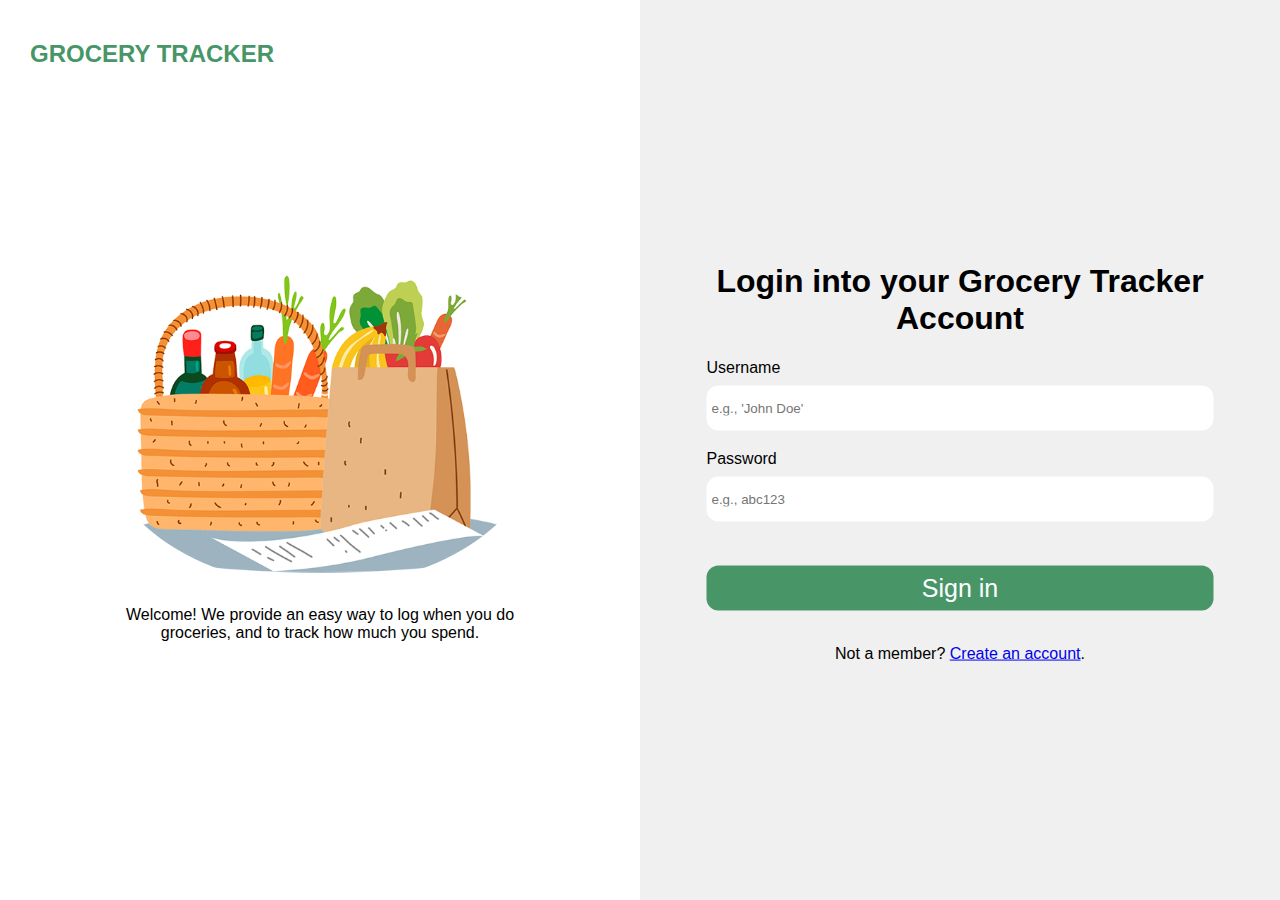
==== commit a25ad85e: "fixed responsiveness" ====
--- a/index.html
+++ b/index.html
@@ -1,4 +1,5 @@
-<html>
+<!DOCTYPE html>
+<html lang="en">
     <head>
         <title>Grocery Tracker</title>
 
